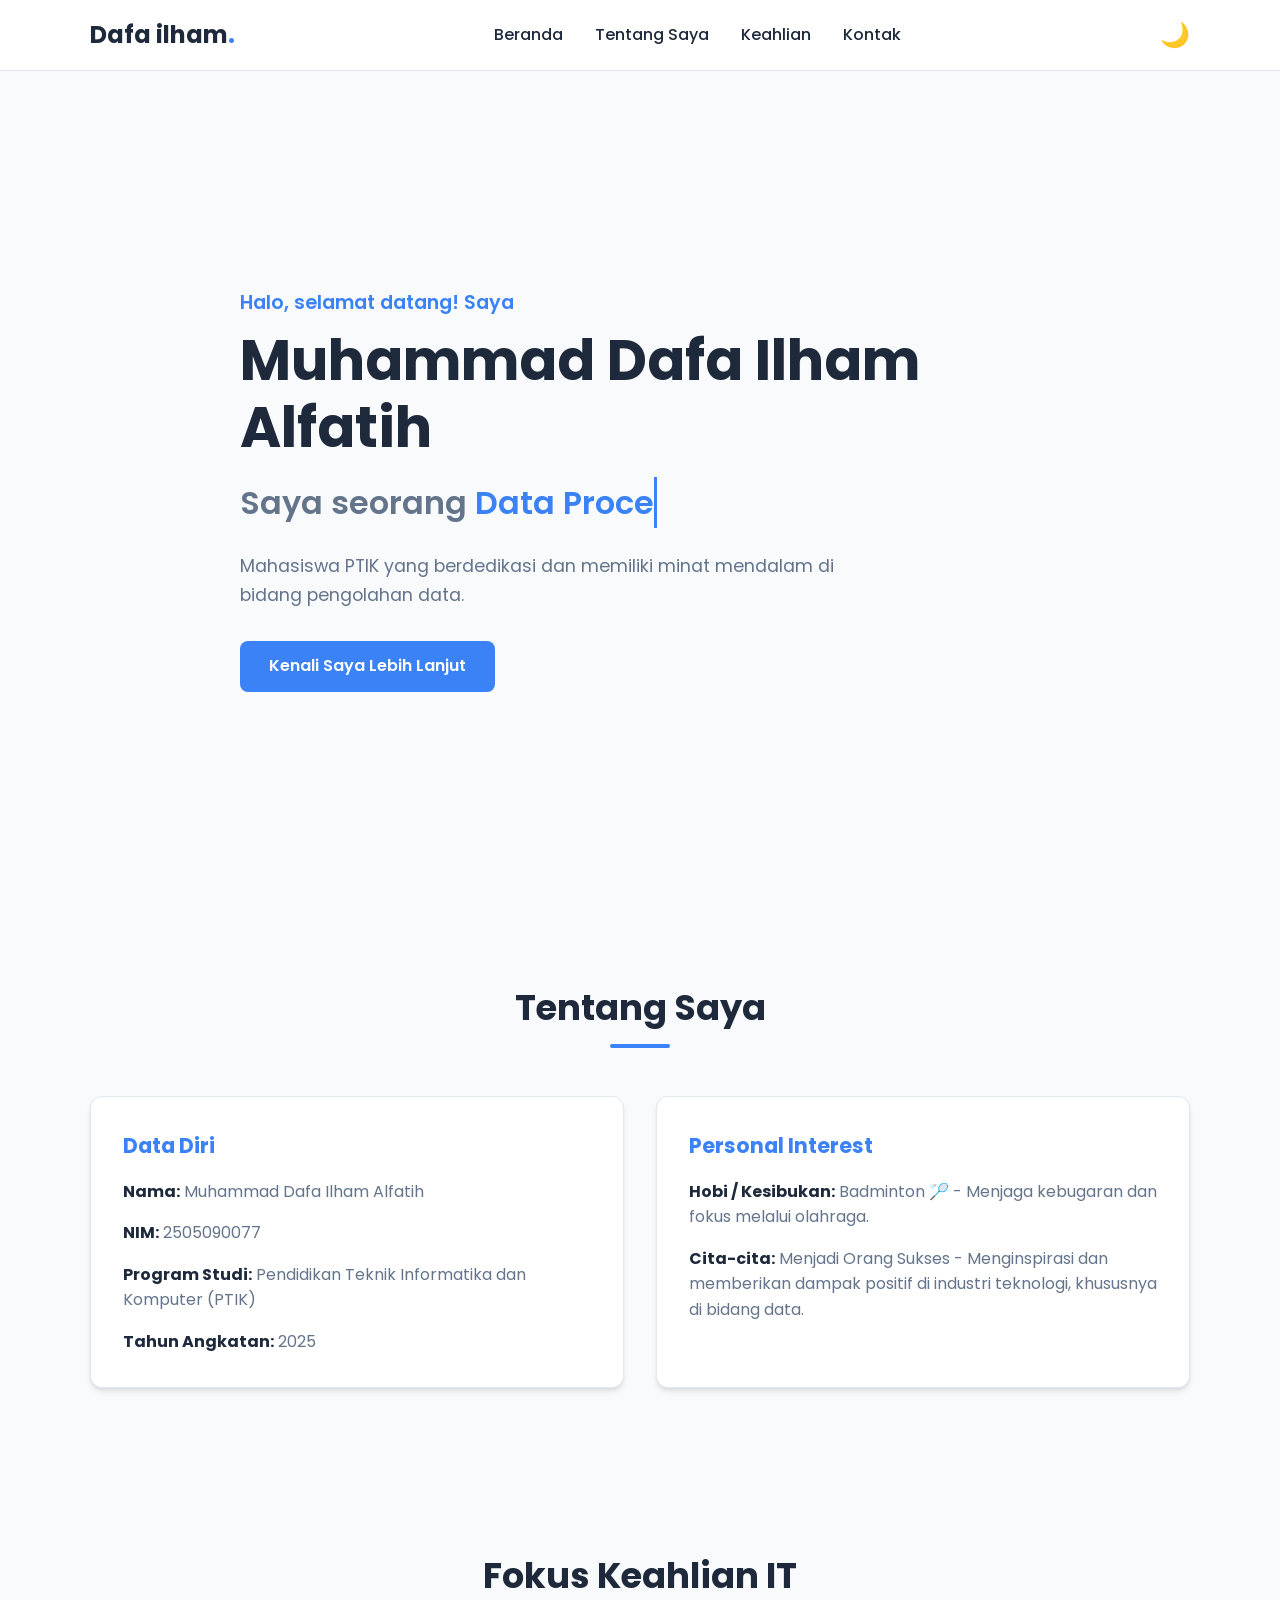
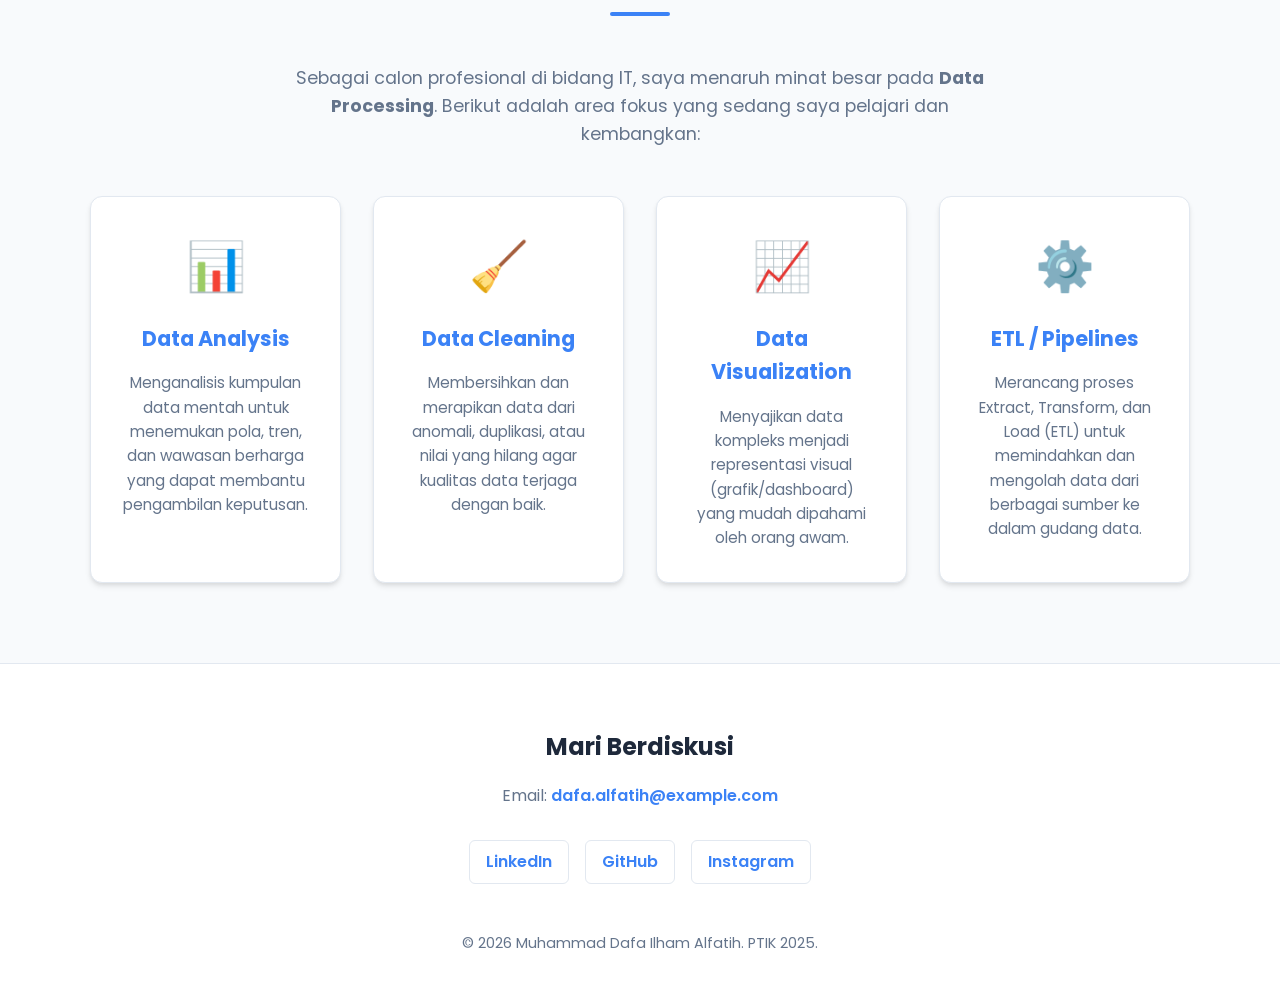
==== dafa-profile/index.html @ 45a7ee11 "feat: create personal profile static website - Add index.html with semantic structure for profile, e" ====
<!DOCTYPE html>
<html lang="id">
<head>
    <meta charset="UTF-8">
    <meta name="viewport" content="width=device-width, initial-scale=1.0">
    <title>Profil Pribadi | M. Dafa Ilham Alfatih</title>
    <!-- Google Fonts untuk tipografi yang modern -->
    <link href="https://fonts.googleapis.com/css2?family=Poppins:wght@300;400;600;700&display=swap" rel="stylesheet">
    <!-- Menghubungkan ke file CSS eksternal -->
    <link rel="stylesheet" href="style.css">
</head>
<body>

    <!-- Header & Navbar -->
    <header class="navbar">
        <div class="container nav-container">
            <!-- Logo Personal -->
            <a href="#" class="logo">Dafa ilham<span>.</span></a>
            
            <!-- Menu Navigasi -->
            <nav>
                <ul class="nav-links">
                    <li><a href="#beranda">Beranda</a></li>
                    <li><a href="#tentang-saya">Tentang Saya</a></li>
                    <li><a href="#keahlian">Keahlian</a></li>
                    <li><a href="#kontak">Kontak</a></li>
                </ul>
            </nav>

            <!-- Tombol Toggle Dark/Light Mode -->
            <button id="theme-toggle" class="theme-toggle-btn" aria-label="Toggle Theme">
                <span class="icon">🌙</span>
            </button>
        </div>
    </header>

    <!-- Hero Section -->
    <section id="beranda" class="hero">
        <div class="container hero-content">
            <p class="greeting">Halo, selamat datang! Saya</p>
            <h1 class="name">Muhammad Dafa Ilham Alfatih</h1>
            <!-- Area untuk efek ketik otomatis -->
            <h2 class="typing-container">
                Saya seorang <span id="typing-text"></span><span class="cursor">&nbsp;</span>
            </h2>
            <p class="hero-desc">Mahasiswa PTIK yang berdedikasi dan memiliki minat mendalam di bidang pengolahan data.</p>
            <a href="#tentang-saya" class="btn btn-primary">Kenali Saya Lebih Lanjut</a>
        </div>
    </section>

    <!-- Profile / About Section -->
    <section id="tentang-saya" class="about-section">
        <div class="container">
            <h2 class="section-title">Tentang Saya</h2>
            <div class="about-grid">
                <!-- Kartu Informasi Profil -->
                <div class="card profile-card">
                    <h3>Data Diri</h3>
                    <ul>
                        <li><strong>Nama:</strong> Muhammad Dafa Ilham Alfatih</li>
                        <li><strong>NIM:</strong> 2505090077</li>
                        <li><strong>Program Studi:</strong> Pendidikan Teknik Informatika dan Komputer (PTIK)</li>
                        <li><strong>Tahun Angkatan:</strong> 2025</li>
                    </ul>
                </div>
                <div class="card highlight-card">
                    <h3>Personal Interest</h3>
                    <ul>
                        <li><strong>Hobi / Kesibukan:</strong> Badminton 🏸 - Menjaga kebugaran dan fokus melalui olahraga.</li>
                        <li><strong>Cita-cita:</strong> Menjadi Orang Sukses - Menginspirasi dan memberikan dampak positif di industri teknologi, khususnya di bidang data.</li>
                    </ul>
                </div>
            </div>
        </div>
    </section>

    <!-- Focus Area (Data Processing) -->
    <section id="keahlian" class="expertise-section">
        <div class="container">
            <h2 class="section-title">Fokus Keahlian IT</h2>
            <p class="expertise-intro">Sebagai calon profesional di bidang IT, saya menaruh minat besar pada <strong>Data Processing</strong>. Berikut adalah area fokus yang sedang saya pelajari dan kembangkan:</p>
            
            <div class="expertise-grid">
                <div class="card expertise-card">
                    <div class="icon-box">📊</div>
                    <h3>Data Analysis</h3>
                    <p>Menganalisis kumpulan data mentah untuk menemukan pola, tren, dan wawasan berharga yang dapat membantu pengambilan keputusan.</p>
                </div>
                <div class="card expertise-card">
                    <div class="icon-box">🧹</div>
                    <h3>Data Cleaning</h3>
                    <p>Membersihkan dan merapikan data dari anomali, duplikasi, atau nilai yang hilang agar kualitas data terjaga dengan baik.</p>
                </div>
                <div class="card expertise-card">
                    <div class="icon-box">📈</div>
                    <h3>Data Visualization</h3>
                    <p>Menyajikan data kompleks menjadi representasi visual (grafik/dashboard) yang mudah dipahami oleh orang awam.</p>
                </div>
                <div class="card expertise-card">
                    <div class="icon-box">⚙️</div>
                    <h3>ETL / Pipelines</h3>
                    <p>Merancang proses Extract, Transform, dan Load (ETL) untuk memindahkan dan mengolah data dari berbagai sumber ke dalam gudang data.</p>
                </div>
            </div>
        </div>
    </section>

    <!-- Footer -->
    <footer id="kontak" class="footer">
        <div class="container footer-content">
            <div class="contact-info">
                <h2>Mari Berdiskusi</h2>
                <p>Email: <a href="mailto:dafa.alfatih@example.com">dafa.alfatih@example.com</a></p>
                <div class="social-links">
                    <a href="#" class="social-btn">LinkedIn</a>
                    <a href="#" class="social-btn">GitHub</a>
                    <a href="#" class="social-btn">Instagram</a>
                </div>
            </div>
            <p class="copyright">&copy; 2026 Muhammad Dafa Ilham Alfatih. PTIK 2025.</p>
        </div>
    </footer>

    <!-- Menghubungkan ke file JavaScript -->
    <script src="script.js"></script>
</body>
</html>
---- dafa-profile/style.css ----
/* =========================================
   Variabel CSS (Untuk Mendukung Dark/Light Mode)
   ========================================= */
:root {
    /* Light Mode (Default) */
    --bg-primary: #f8fafc;
    --bg-secondary: #ffffff;
    --text-primary: #1e293b;
    --text-secondary: #64748b;
    --accent-color: #3b82f6;      /* Biru modern */
    --accent-hover: #2563eb;
    --nav-bg: rgba(255, 255, 255, 0.9);
    --card-shadow: 0 4px 6px -1px rgba(0, 0, 0, 0.1), 0 2px 4px -1px rgba(0, 0, 0, 0.06);
    --card-shadow-hover: 0 10px 15px -3px rgba(0, 0, 0, 0.1), 0 4px 6px -2px rgba(0, 0, 0, 0.05);
    --border-color: #e2e8f0;
    --transition-speed: 0.3s;
}

/* Dark Mode Variables (diaktifkan melalui class 'dark-mode' di elemen <body>) */
body.dark-mode {
    --bg-primary: #0f172a;
    --bg-secondary: #1e293b;
    --text-primary: #f8fafc;
    --text-secondary: #94a3b8;
    --accent-color: #60a5fa;
    --accent-hover: #93c5fd;
    --nav-bg: rgba(15, 23, 42, 0.9);
    --card-shadow: 0 4px 6px -1px rgba(0, 0, 0, 0.3);
    --card-shadow-hover: 0 10px 15px -3px rgba(0, 0, 0, 0.4);
    --border-color: #334155;
}

/* =========================================
   Reset & Global Styles
   ========================================= */
* {
    margin: 0;
    padding: 0;
    box-sizing: border-box;
}

html {
    scroll-behavior: smooth; /* Smooth scroll ketika menu navbar di-klik */
}

body {
    font-family: 'Poppins', sans-serif;
    background-color: var(--bg-primary);
    color: var(--text-primary);
    line-height: 1.6;
    transition: background-color var(--transition-speed) ease, color var(--transition-speed) ease;
}

.container {
    width: 90%;
    max-width: 1100px;
    margin: 0 auto;
}

a {
    text-decoration: none;
    color: var(--text-primary);
}

ul {
    list-style: none;
}

/* =========================================
   Tipografi
   ========================================= */
.section-title {
    text-align: center;
    font-size: 2.2rem;
    margin-bottom: 3rem;
    color: var(--text-primary);
    position: relative;
}

/* Garis hiasan di bawah judul seksi */
.section-title::after {
    content: '';
    display: block;
    width: 60px;
    height: 4px;
    background-color: var(--accent-color);
    margin: 0.5rem auto 0;
    border-radius: 2px;
}

/* =========================================
   Navbar / Header
   ========================================= */
.navbar {
    position: fixed;
    top: 0;
    width: 100%;
    background-color: var(--nav-bg);
    backdrop-filter: blur(8px);
    z-index: 1000;
    border-bottom: 1px solid var(--border-color);
    transition: background-color var(--transition-speed) ease;
}

.nav-container {
    display: flex;
    justify-content: space-between;
    align-items: center;
    padding: 1rem 0;
}

.logo {
    font-size: 1.5rem;
    font-weight: 700;
    color: var(--text-primary);
}

.logo span {
    color: var(--accent-color); /* Titik aksen pada logo */
}

.nav-links {
    display: flex;
    gap: 2rem;
}

.nav-links a {
    font-weight: 500;
    transition: color var(--transition-speed);
}

.nav-links a:hover {
    color: var(--accent-color);
}

.theme-toggle-btn {
    background: none;
    border: none;
    font-size: 1.5rem;
    cursor: pointer;
    color: var(--text-primary);
    transition: transform var(--transition-speed);
}

.theme-toggle-btn:hover {
    transform: scale(1.1);
}

/* =========================================
   Buttons
   ========================================= */
.btn {
    display: inline-block;
    padding: 0.8rem 1.8rem;
    border-radius: 8px;
    font-weight: 600;
    transition: background-color var(--transition-speed), transform 0.2s, box-shadow 0.2s;
    cursor: pointer;
}

.btn-primary {
    background-color: var(--accent-color);
    color: #ffffff !important;
}

.btn-primary:hover {
    background-color: var(--accent-hover);
    transform: translateY(-2px);
    box-shadow: 0 4px 10px rgba(59, 130, 246, 0.4);
}

/* =========================================
   Hero Section
   ========================================= */
.hero {
    min-height: 100vh;
    display: flex;
    align-items: center;
    padding-top: 80px; /* Offset untuk navbar statis */
}

.hero-content {
    max-width: 800px;
}

.greeting {
    font-size: 1.2rem;
    color: var(--accent-color);
    font-weight: 600;
    margin-bottom: 0.5rem;
}

.name {
    font-size: 3.5rem;
    font-weight: 700;
    line-height: 1.2;
    margin-bottom: 1rem;
}

.typing-container {
    font-size: 2rem;
    font-weight: 600;
    color: var(--text-secondary);
    margin-bottom: 1.5rem;
    min-height: 3rem; /* Mencegah layout lompat */
}

#typing-text {
    color: var(--accent-color);
}

/* Kursor yang berkedip untuk efek mengetik */
.cursor {
    display: inline-block;
    width: 3px;
    background-color: var(--accent-color);
    animation: blink 1s infinite;
}

@keyframes blink {
    0%, 100% { opacity: 1; }
    50% { opacity: 0; }
}

.hero-desc {
    font-size: 1.1rem;
    color: var(--text-secondary);
    margin-bottom: 2rem;
    max-width: 600px;
}

/* =========================================
   Card Component
   ========================================= */
.card {
    background-color: var(--bg-secondary);
    border: 1px solid var(--border-color);
    border-radius: 12px;
    padding: 2rem;
    box-shadow: var(--card-shadow);
    transition: transform var(--transition-speed), box-shadow var(--transition-speed), background-color var(--transition-speed);
}

.card:hover {
    transform: translateY(-5px); /* Kartu terangkat saat disorot */
    box-shadow: var(--card-shadow-hover);
}

.card h3 {
    margin-bottom: 1rem;
    color: var(--accent-color);
    font-size: 1.3rem;
}

/* =========================================
   About / Profile Section
   ========================================= */
.about-section {
    padding: 5rem 0;
}

.about-grid {
    display: grid;
    grid-template-columns: repeat(auto-fit, minmax(300px, 1fr));
    gap: 2rem;
}

.profile-card ul, .highlight-card ul {
    display: flex;
    flex-direction: column;
    gap: 1rem;
}

.profile-card li, .highlight-card li {
    color: var(--text-secondary);
}

.profile-card strong, .highlight-card strong {
    color: var(--text-primary);
}

/* =========================================
   Expertise Section (Data Processing)
   ========================================= */
.expertise-section {
    padding: 5rem 0;
    background-color: var(--bg-primary); /* Menjaga konsistensi background */
}

.expertise-intro {
    text-align: center;
    max-width: 700px;
    margin: 0 auto 3rem;
    color: var(--text-secondary);
    font-size: 1.1rem;
}

.expertise-grid {
    display: grid;
    grid-template-columns: repeat(auto-fit, minmax(250px, 1fr));
    gap: 2rem;
}

.expertise-card {
    text-align: center;
}

.icon-box {
    font-size: 3rem;
    margin-bottom: 1rem;
}

.expertise-card p {
    color: var(--text-secondary);
    font-size: 0.95rem;
}

/* =========================================
   Footer & Contact
   ========================================= */
.footer {
    background-color: var(--bg-secondary);
    border-top: 1px solid var(--border-color);
    padding: 4rem 0 2rem;
    text-align: center;
}

.contact-info h2 {
    margin-bottom: 1rem;
}

.contact-info p {
    color: var(--text-secondary);
    margin-bottom: 2rem;
}

.contact-info a {
    color: var(--accent-color);
    font-weight: 600;
}

.social-links {
    display: flex;
    justify-content: center;
    gap: 1rem;
    margin-bottom: 3rem;
}

.social-btn {
    padding: 0.5rem 1rem;
    border: 1px solid var(--border-color);
    border-radius: 6px;
    color: var(--text-primary);
    transition: all var(--transition-speed);
}

.social-btn:hover {
    background-color: var(--accent-color);
    color: white;
    border-color: var(--accent-color);
}

.copyright {
    color: var(--text-secondary);
    font-size: 0.9rem;
}

/* =========================================
   Responsive Design (Media Queries)
   ========================================= */
@media (max-width: 768px) {
    .name {
        font-size: 2.5rem;
    }
    
    .typing-container {
        font-size: 1.5rem;
    }
    
    .nav-links {
        display: none; /* Disembunyikan pada layar sangat kecil demi kebersihan desain dasar */
    }
    
    /* Alternatif navigasi mobile sederhana: tetapkan display ke flex tapi wrap, atau biarkan disembunyikan untuk minimalisme */
    .nav-container {
        justify-content: space-between;
    }
}
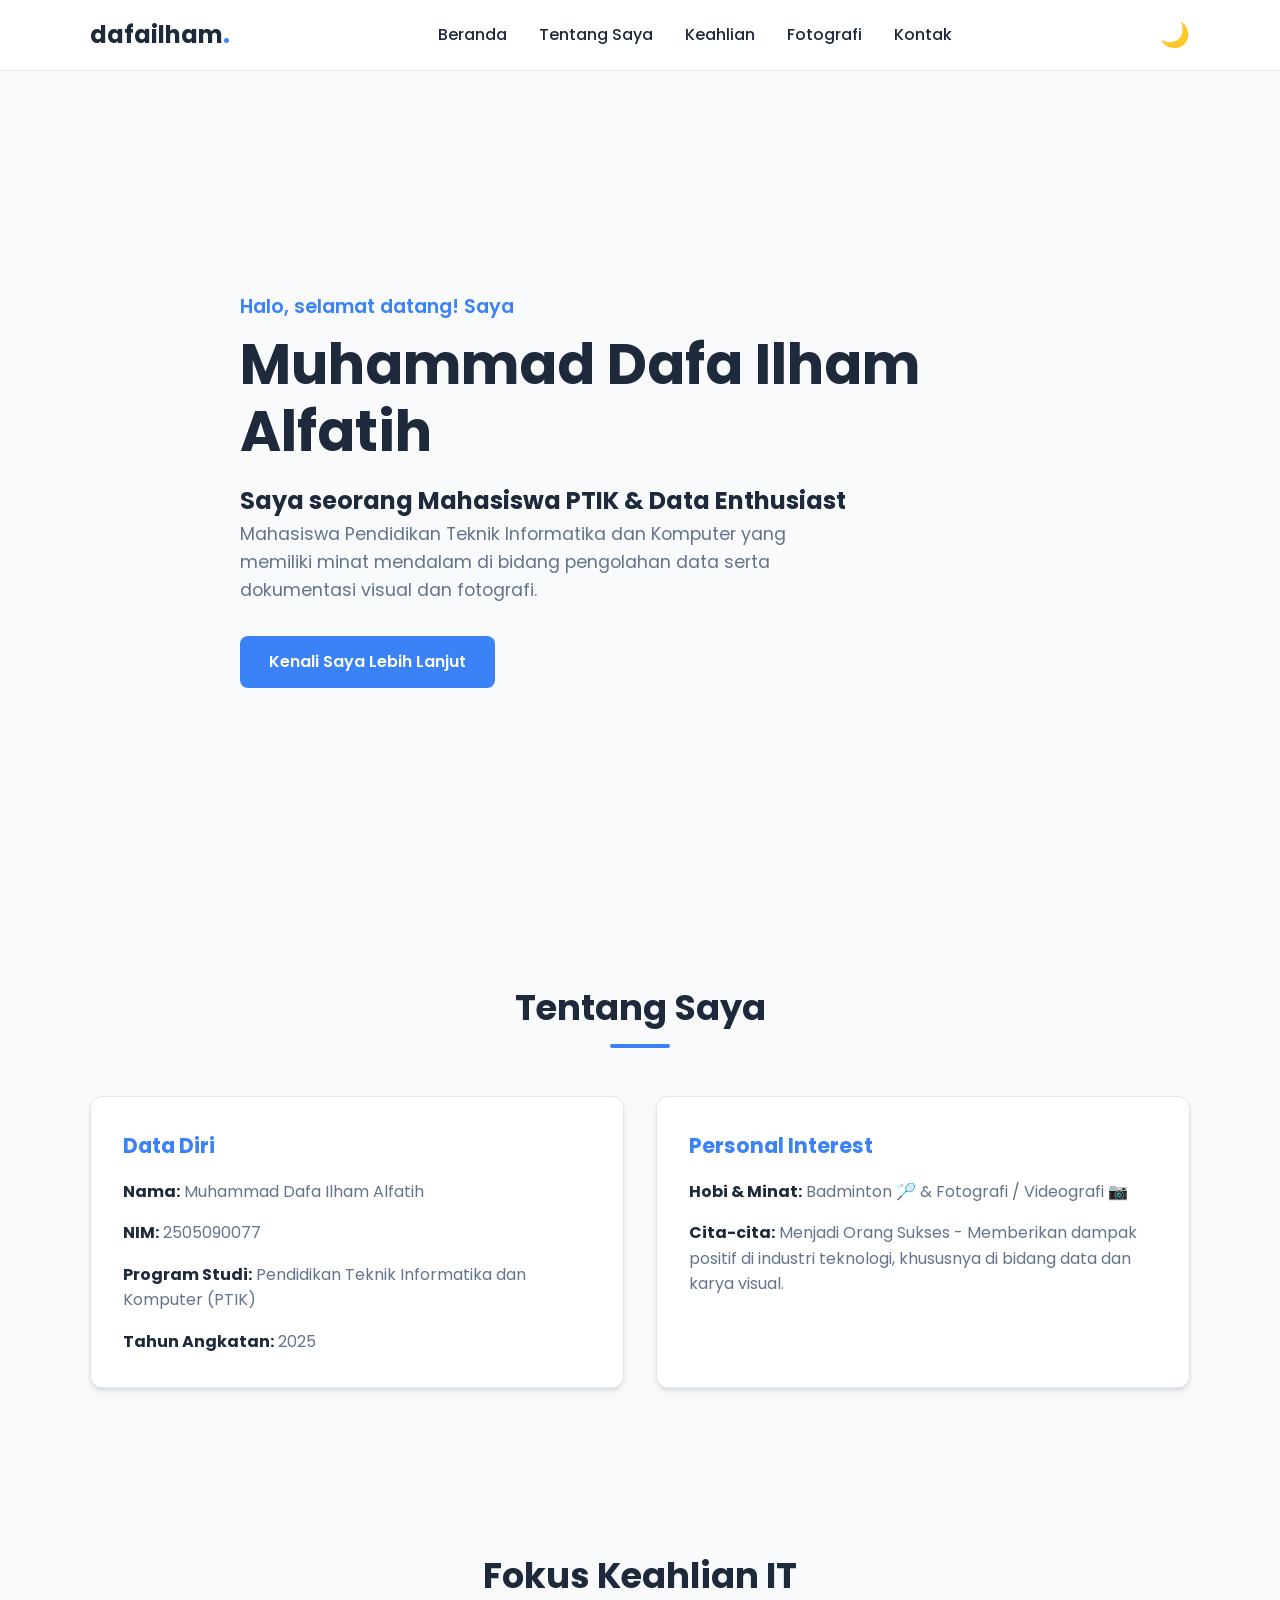
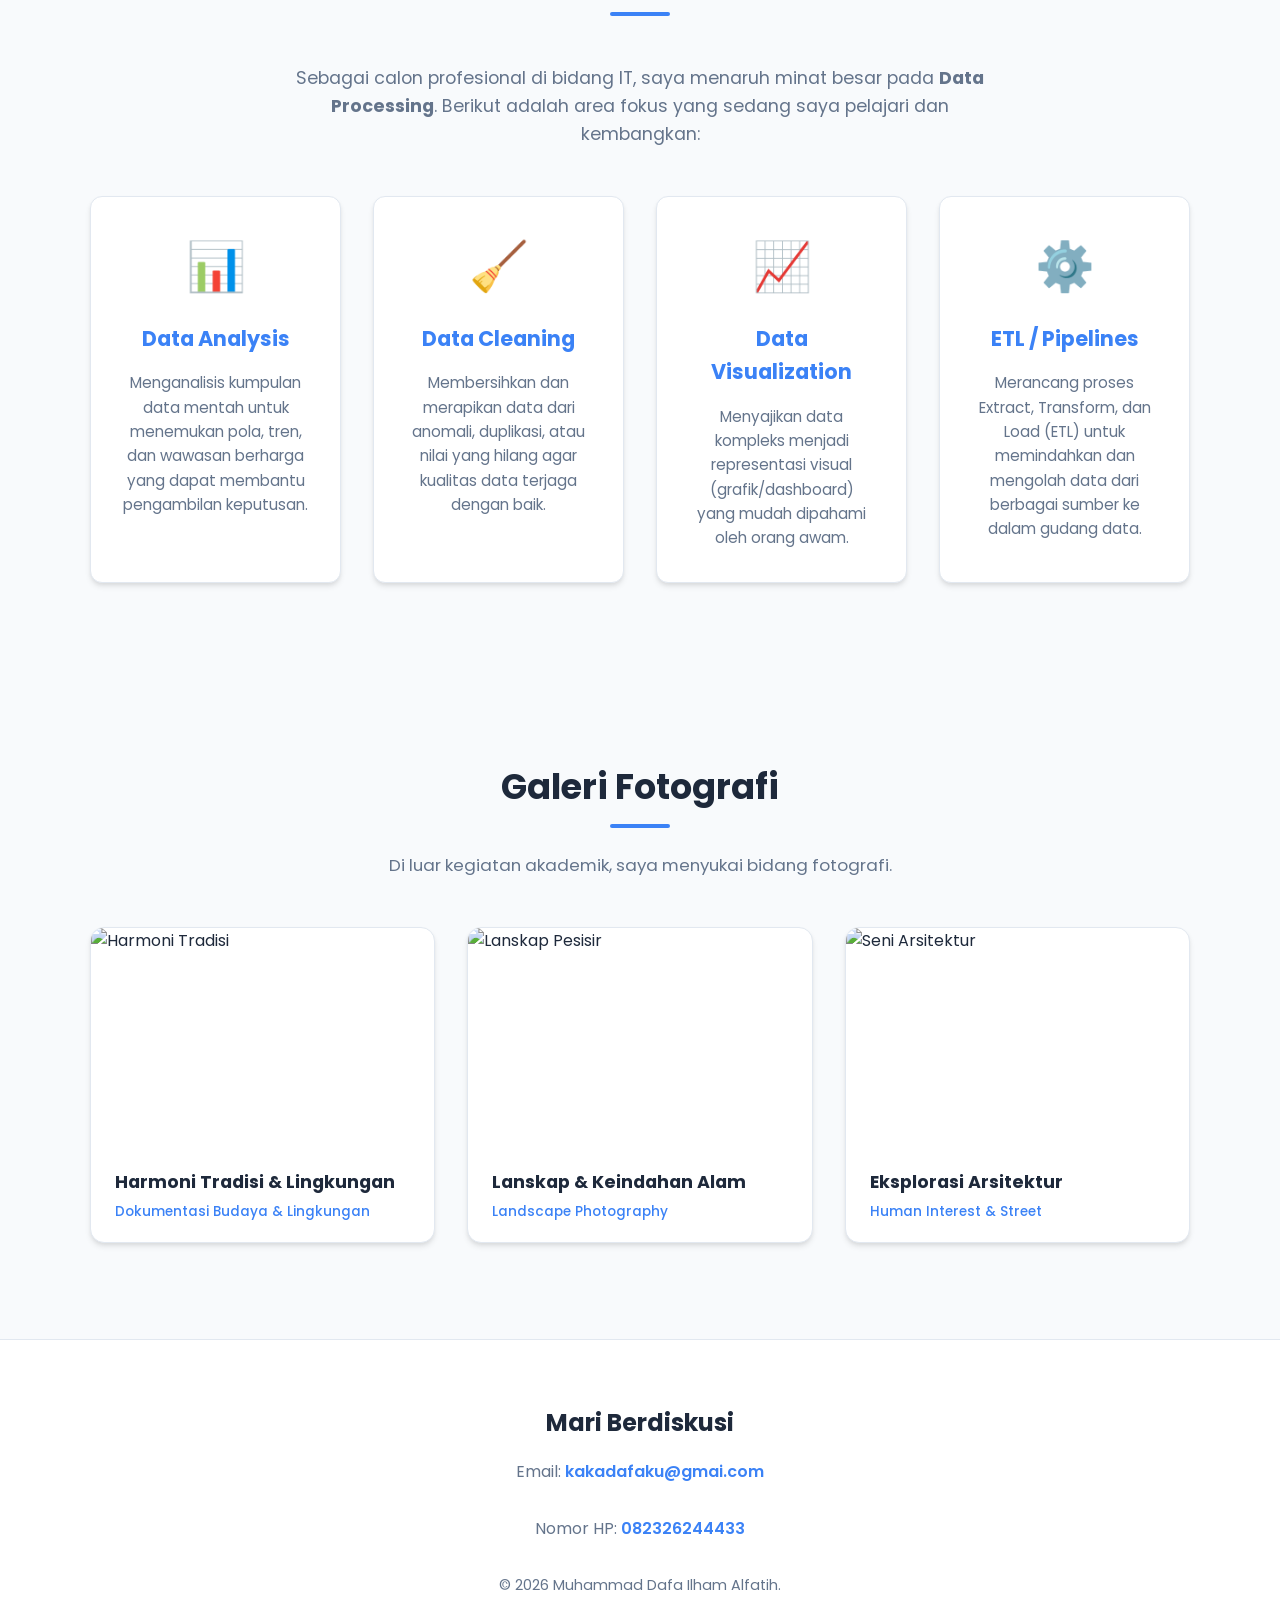
==== commit 51dafdf2: "Fix path gambar galeri dan tambah folder images" ====
--- a/dafa-profile/index.html
+++ b/dafa-profile/index.html
@@ -4,9 +4,9 @@
     <meta charset="UTF-8">
     <meta name="viewport" content="width=device-width, initial-scale=1.0">
     <title>Profil Pribadi | M. Dafa Ilham Alfatih</title>
-    <!-- Google Fonts untuk tipografi yang modern -->
+    <!-- Google Fonts -->
     <link href="https://fonts.googleapis.com/css2?family=Poppins:wght@300;400;600;700&display=swap" rel="stylesheet">
-    <!-- Menghubungkan ke file CSS eksternal -->
+    <!-- CSS External -->
     <link rel="stylesheet" href="style.css">
 </head>
 <body>
@@ -14,20 +14,18 @@
     <!-- Header & Navbar -->
     <header class="navbar">
         <div class="container nav-container">
-            <!-- Logo Personal -->
-            <a href="#" class="logo">Dafa ilham<span>.</span></a>
+            <a href="#" class="logo">dafailham<span>.</span></a>
             
-            <!-- Menu Navigasi -->
             <nav>
                 <ul class="nav-links">
                     <li><a href="#beranda">Beranda</a></li>
                     <li><a href="#tentang-saya">Tentang Saya</a></li>
                     <li><a href="#keahlian">Keahlian</a></li>
+                    <li><a href="#fotografi">Fotografi</a></li>
                     <li><a href="#kontak">Kontak</a></li>
                 </ul>
             </nav>
 
-            <!-- Tombol Toggle Dark/Light Mode -->
             <button id="theme-toggle" class="theme-toggle-btn" aria-label="Toggle Theme">
                 <span class="icon">🌙</span>
             </button>
@@ -39,11 +37,12 @@
         <div class="container hero-content">
             <p class="greeting">Halo, selamat datang! Saya</p>
             <h1 class="name">Muhammad Dafa Ilham Alfatih</h1>
-            <!-- Area untuk efek ketik otomatis -->
-            <h2 class="typing-container">
-                Saya seorang <span id="typing-text"></span><span class="cursor">&nbsp;</span>
+            
+            <h2 class="role-title">
+                Saya seorang <span class="highlight">Mahasiswa PTIK & Data Enthusiast</span>
             </h2>
-            <p class="hero-desc">Mahasiswa PTIK yang berdedikasi dan memiliki minat mendalam di bidang pengolahan data.</p>
+            
+            <p class="hero-desc">Mahasiswa Pendidikan Teknik Informatika dan Komputer yang memiliki minat mendalam di bidang pengolahan data serta dokumentasi visual dan fotografi.</p>
             <a href="#tentang-saya" class="btn btn-primary">Kenali Saya Lebih Lanjut</a>
         </div>
     </section>
@@ -53,7 +52,6 @@
         <div class="container">
             <h2 class="section-title">Tentang Saya</h2>
             <div class="about-grid">
-                <!-- Kartu Informasi Profil -->
                 <div class="card profile-card">
                     <h3>Data Diri</h3>
                     <ul>
@@ -66,8 +64,8 @@
                 <div class="card highlight-card">
                     <h3>Personal Interest</h3>
                     <ul>
-                        <li><strong>Hobi / Kesibukan:</strong> Badminton 🏸 - Menjaga kebugaran dan fokus melalui olahraga.</li>
-                        <li><strong>Cita-cita:</strong> Menjadi Orang Sukses - Menginspirasi dan memberikan dampak positif di industri teknologi, khususnya di bidang data.</li>
+                        <li><strong>Hobi & Minat:</strong> Badminton 🏸 & Fotografi / Videografi 📷</li>
+                        <li><strong>Cita-cita:</strong> Menjadi Orang Sukses - Memberikan dampak positif di industri teknologi, khususnya di bidang data dan karya visual.</li>
                     </ul>
                 </div>
             </div>
@@ -105,23 +103,76 @@
         </div>
     </section>
 
+    <!-- Photography Section -->
+    <section id="fotografi" class="photography-section">
+        <div class="container">
+            <h2 class="section-title">Galeri Fotografi</h2>
+            <p class="section-intro">Di luar kegiatan akademik, saya menyukai bidang fotografi.</p>
+            <div class="gallery-grid">
+                <!-- Foto Item 1 -->
+                <div class="gallery-card">
+                    <div class="gallery-img-wrapper">
+                        <img src="E:\website\dafa-profile\images\foto-tradisi.jpeg" alt="Harmoni Tradisi" class="gallery-img">
+                        <div class="gallery-overlay">
+                            <span>🔍 Perbesar Foto</span>
+                        </div>
+                    </div>
+                    <div class="gallery-info">
+                        <h3>Harmoni Tradisi & Lingkungan</h3>
+                        <p class="gallery-tag">Dokumentasi Budaya & Lingkungan</p>
+                    </div>
+                </div>
+
+                <!-- Foto Item 2 -->
+                <div class="gallery-card">
+                    <div class="gallery-img-wrapper">
+                        <img src="E:\website\dafa-profile\images\foto-lanskap.jpg" alt="Lanskap Pesisir" class="gallery-img">
+                        <div class="gallery-overlay">
+                            <span>🔍 Perbesar Foto</span>
+                        </div>
+                    </div>
+                    <div class="gallery-info">
+                        <h3>Lanskap & Keindahan Alam</h3>
+                        <p class="gallery-tag">Landscape Photography</p>
+                    </div>
+                </div>
+
+                <!-- Foto Item 3 -->
+                <div class="gallery-card">
+                    <div class="gallery-img-wrapper">
+                        <img src="E:\website\dafa-profile\images\foto-arsitektur.jpg" alt="Seni Arsitektur" class="gallery-img">
+                        <div class="gallery-overlay">
+                            <span>🔍 Perbesar Foto</span>
+                        </div>
+                    </div>
+                    <div class="gallery-info">
+                        <h3>Eksplorasi Arsitektur</h3>
+                        <p class="gallery-tag">Human Interest & Street</p>
+                    </div>
+                </div>
+            </div>
+        </div>
+    </section>
+
+    <!-- Modal Lightbox Pembesar Foto -->
+    <div id="lightbox-modal" class="lightbox">
+        <span class="lightbox-close">&times;</span>
+        <img class="lightbox-content" id="lightbox-img" alt="Enlarged photo">
+        <div id="lightbox-caption"></div>
+    </div>
+
     <!-- Footer -->
     <footer id="kontak" class="footer">
         <div class="container footer-content">
             <div class="contact-info">
                 <h2>Mari Berdiskusi</h2>
-                <p>Email: <a href="mailto:dafa.alfatih@example.com">dafa.alfatih@example.com</a></p>
-                <div class="social-links">
-                    <a href="#" class="social-btn">LinkedIn</a>
-                    <a href="#" class="social-btn">GitHub</a>
-                    <a href="#" class="social-btn">Instagram</a>
-                </div>
+                <p>Email: <a href="mailto:kakadafaku@gmai.com">kakadafaku@gmai.com</a></p>
+                <p>Nomor HP: <a href="tel:082326244433">082326244433</a></p>
             </div>
-            <p class="copyright">&copy; 2026 Muhammad Dafa Ilham Alfatih. PTIK 2025.</p>
+            <p class="copyright">&copy; 2026 Muhammad Dafa Ilham Alfatih.</p>
         </div>
     </footer>
 
-    <!-- Menghubungkan ke file JavaScript -->
     <script src="script.js"></script>
 </body>
-</html>
+</html>
--- a/dafa-profile/style.css
+++ b/dafa-profile/style.css
@@ -386,3 +386,143 @@
         justify-content: space-between;
     }
 }
+/* =========================================
+   Photography Section
+   ========================================= */
+.photography-section {
+    padding: 6rem 0;
+    background-color: var(--bg-primary);
+}
+
+.section-intro {
+    text-align: center;
+    max-width: 680px;
+    margin: -1.5rem auto 3rem;
+    color: var(--text-secondary);
+    font-size: 1.05rem;
+}
+
+.gallery-grid {
+    display: grid;
+    grid-template-columns: repeat(auto-fit, minmax(280px, 1fr));
+    gap: 2rem;
+}
+
+.gallery-card {
+    background-color: var(--bg-secondary);
+    border: 1px solid var(--border-color);
+    border-radius: 14px;
+    overflow: hidden;
+    box-shadow: var(--card-shadow);
+    transition: transform var(--transition-speed) ease, box-shadow var(--transition-speed) ease;
+    cursor: pointer;
+}
+
+.gallery-card:hover {
+    transform: translateY(-6px);
+    box-shadow: var(--card-shadow-hover);
+}
+
+.gallery-img-wrapper {
+    position: relative;
+    width: 100%;
+    height: 220px;
+    overflow: hidden;
+}
+
+.gallery-img {
+    width: 100%;
+    height: 100%;
+    object-fit: cover;
+    transition: transform 0.5s ease;
+}
+
+.gallery-card:hover .gallery-img {
+    transform: scale(1.08);
+}
+
+.gallery-overlay {
+    position: absolute;
+    top: 0;
+    left: 0;
+    width: 100%;
+    height: 100%;
+    background: rgba(15, 23, 42, 0.5);
+    display: flex;
+    align-items: center;
+    justify-content: center;
+    opacity: 0;
+    transition: opacity var(--transition-speed) ease;
+    color: #ffffff;
+    font-size: 0.95rem;
+    font-weight: 600;
+}
+
+.gallery-card:hover .gallery-overlay {
+    opacity: 1;
+}
+
+.gallery-info {
+    padding: 1.25rem 1.5rem;
+}
+
+.gallery-info h3 {
+    font-size: 1.1rem;
+    color: var(--text-primary);
+    margin-bottom: 0.3rem;
+}
+
+.gallery-tag {
+    font-size: 0.85rem;
+    color: var(--accent-color);
+    font-weight: 500;
+}
+
+/* =========================================
+   Modal Lightbox
+   ========================================= */
+.lightbox {
+    display: none;
+    position: fixed;
+    z-index: 2000;
+    padding-top: 60px;
+    left: 0;
+    top: 0;
+    width: 100%;
+    height: 100%;
+    overflow: auto;
+    background-color: rgba(0, 0, 0, 0.85);
+    backdrop-filter: blur(8px);
+}
+
+.lightbox-content {
+    margin: auto;
+    display: block;
+    max-width: 85%;
+    max-height: 75vh;
+    border-radius: 8px;
+    box-shadow: 0 10px 30px rgba(0, 0, 0, 0.5);
+}
+
+#lightbox-caption {
+    margin: 1rem auto;
+    text-align: center;
+    color: #f8fafc;
+    font-size: 1.1rem;
+    font-weight: 500;
+}
+
+.lightbox-close {
+    position: absolute;
+    top: 20px;
+    right: 35px;
+    color: #ffffff;
+    font-size: 40px;
+    font-weight: bold;
+    cursor: pointer;
+    transition: color 0.2s;
+}
+
+.lightbox-close:hover {
+    color: var(--accent-color);
+}
